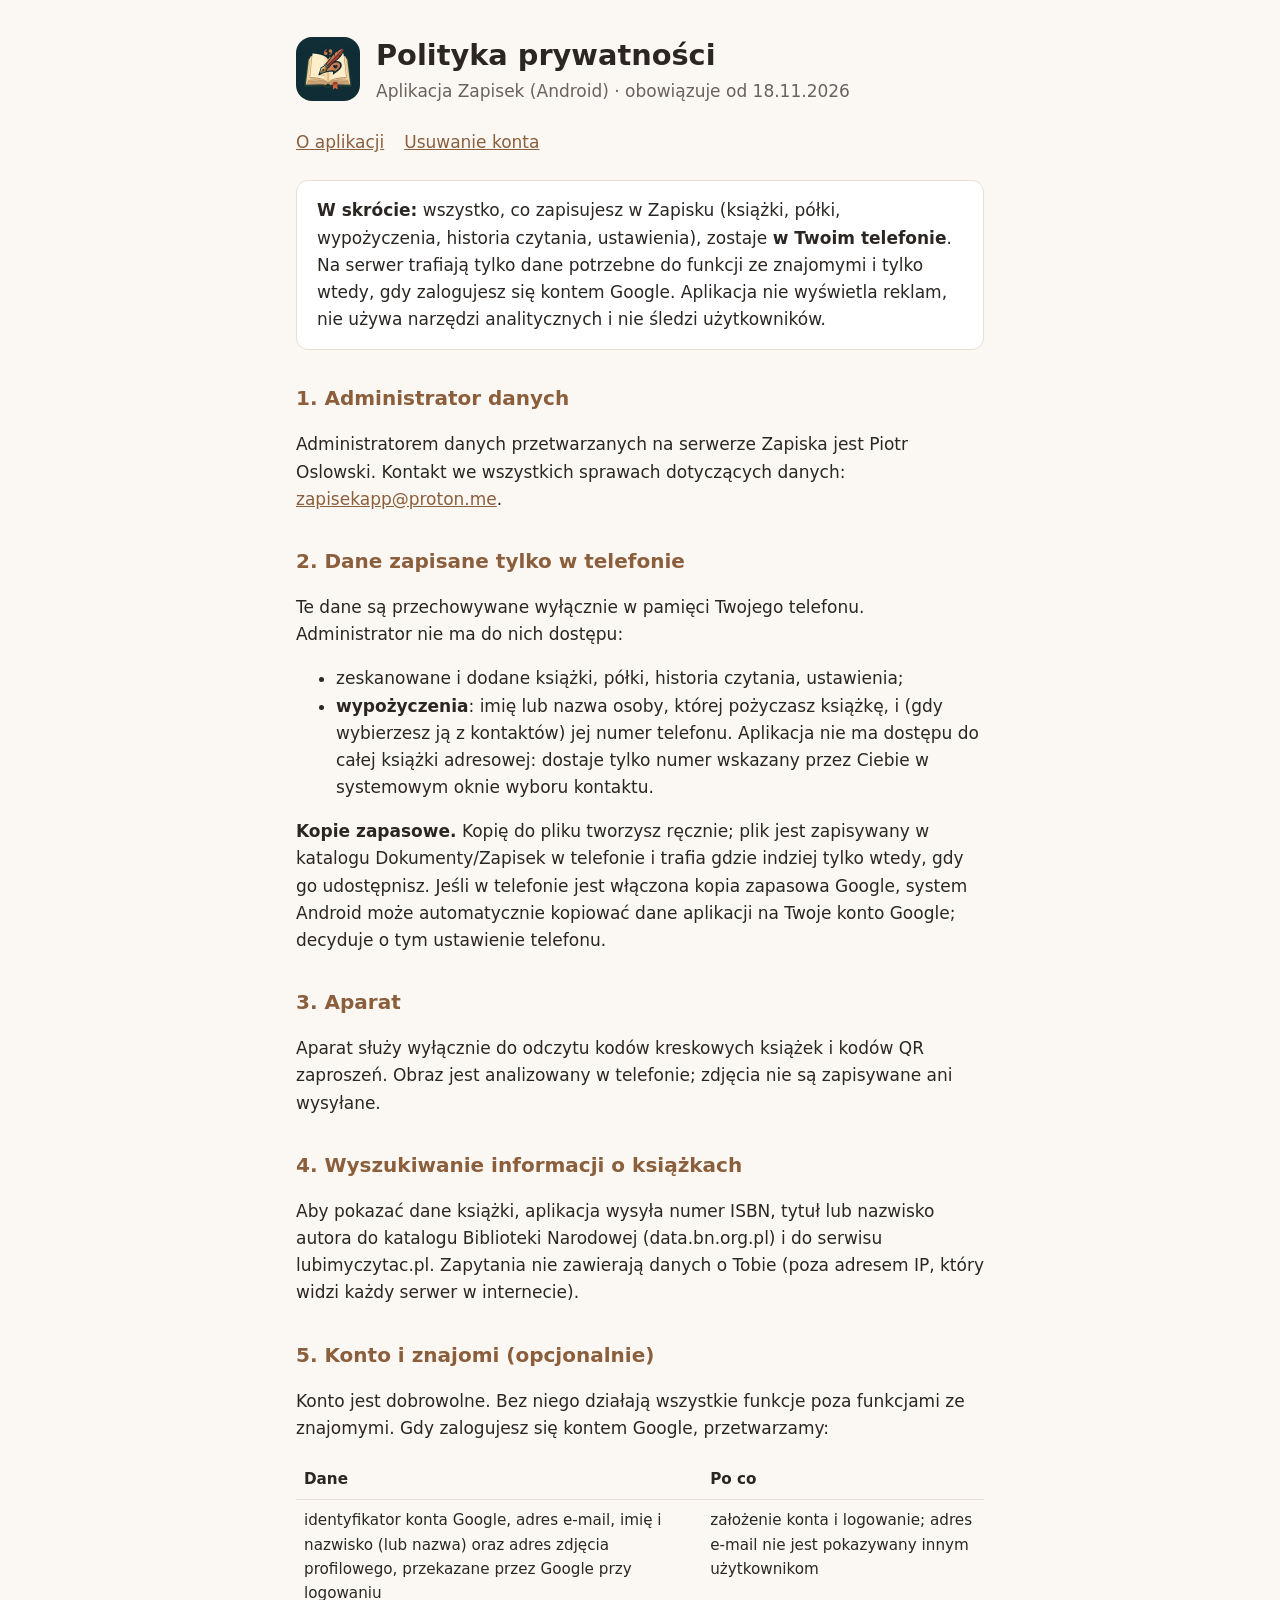
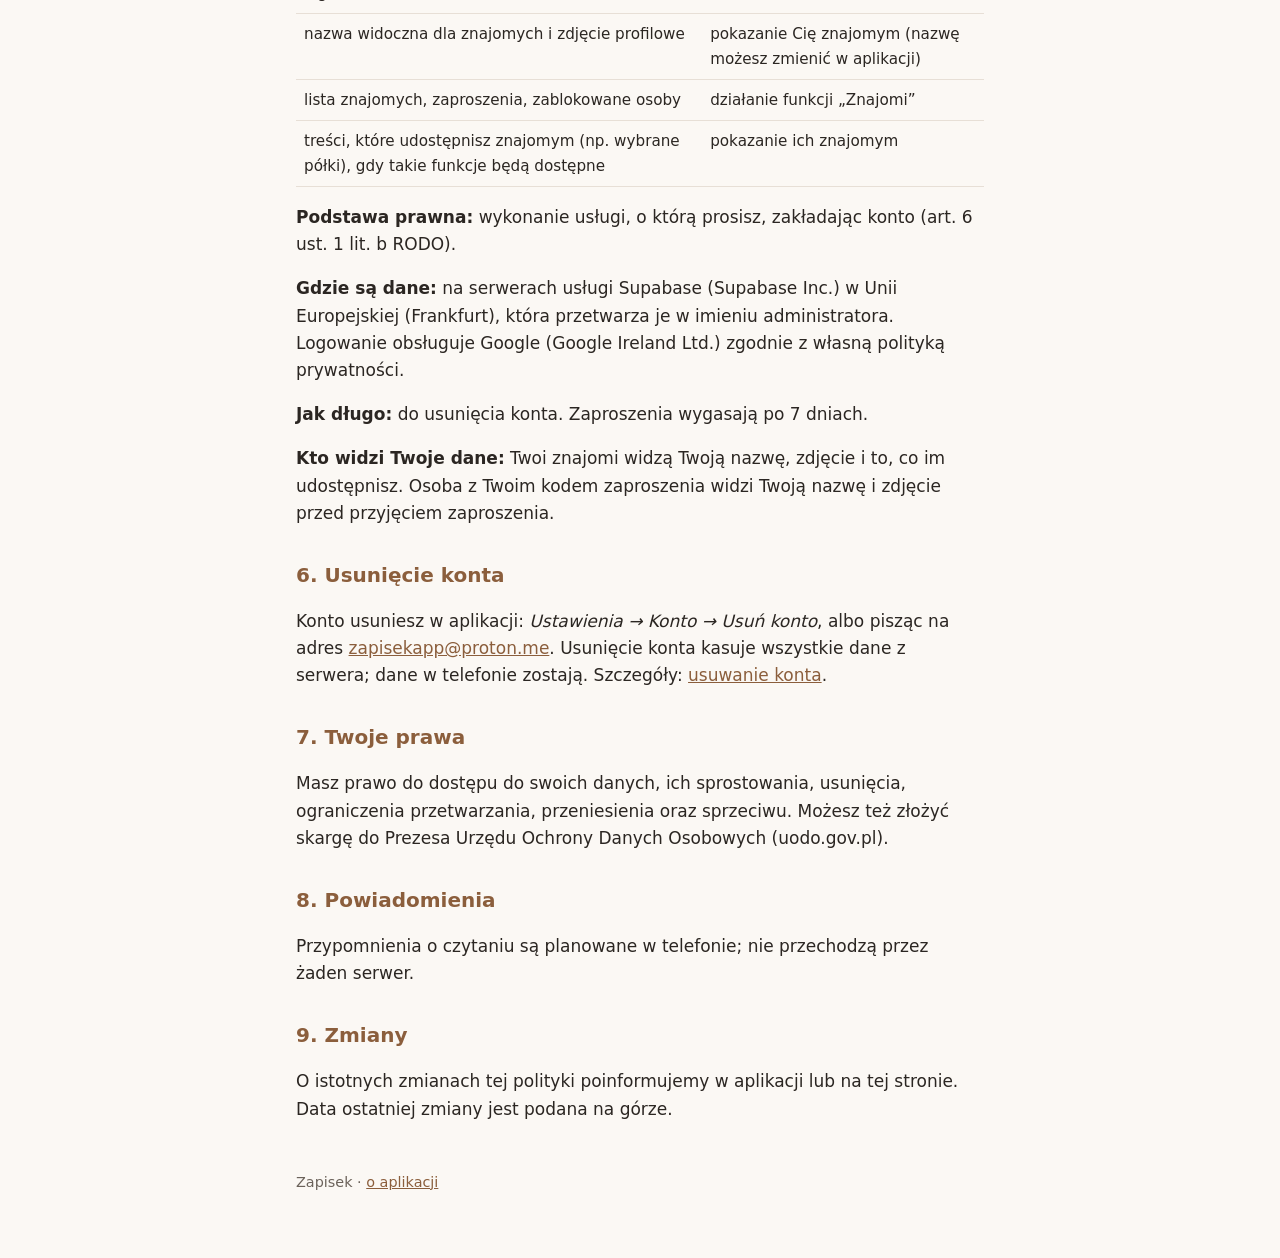
==== prywatnosc.html @ 92ee3f4d "Strona Zapiska: o aplikacji, polityka prywatności, usuwanie konta Co-Authored-By: Claude Opus 5.5 <n" ====
<!doctype html>
<html lang="pl">
<head>
  <meta charset="utf-8">
  <meta name="viewport" content="width=device-width, initial-scale=1">
  <title>Polityka prywatności – Zapisek</title>
  <link rel="icon" href="icon.png">
  <link rel="stylesheet" href="style.css">
</head>
<body>
<main>
  <header>
    <img src="icon.png" alt="">
    <div>
      <h1>Polityka prywatności</h1>
      <p>Aplikacja Zapisek (Android) · obowiązuje od 18.11.2026</p>
    </div>
  </header>

  <nav>
    <a href="index.html">O aplikacji</a>
    <a href="usun-konto.html">Usuwanie konta</a>
  </nav>

  <div class="card">
    <strong>W skrócie:</strong> wszystko, co zapisujesz w Zapisku (książki, półki, wypożyczenia,
    historia czytania, ustawienia), zostaje <strong>w Twoim telefonie</strong>. Na serwer trafiają
    tylko dane potrzebne do funkcji ze znajomymi i tylko wtedy, gdy zalogujesz się kontem Google.
    Aplikacja nie wyświetla reklam, nie używa narzędzi analitycznych i nie śledzi użytkowników.
  </div>

  <h2>1. Administrator danych</h2>
  <p>Administratorem danych przetwarzanych na serwerze Zapiska jest Piotr Oslowski.
    Kontakt we wszystkich sprawach dotyczących danych: <a href="mailto:zapisekapp@proton.me">zapisekapp@proton.me</a>.</p>

  <h2>2. Dane zapisane tylko w telefonie</h2>
  <p>Te dane są przechowywane wyłącznie w pamięci Twojego telefonu. Administrator nie ma do nich dostępu:</p>
  <ul>
    <li>zeskanowane i dodane książki, półki, historia czytania, ustawienia;</li>
    <li><strong>wypożyczenia</strong>: imię lub nazwa osoby, której pożyczasz książkę, i (gdy wybierzesz
      ją z kontaktów) jej numer telefonu. Aplikacja nie ma dostępu do całej książki adresowej:
      dostaje tylko numer wskazany przez Ciebie w systemowym oknie wyboru kontaktu.</li>
  </ul>
  <p><strong>Kopie zapasowe.</strong> Kopię do pliku tworzysz ręcznie; plik jest zapisywany w katalogu
    Dokumenty/Zapisek w telefonie i trafia gdzie indziej tylko wtedy, gdy go udostępnisz.
    Jeśli w telefonie jest włączona kopia zapasowa Google, system Android może automatycznie
    kopiować dane aplikacji na Twoje konto Google; decyduje o tym ustawienie telefonu.</p>

  <h2>3. Aparat</h2>
  <p>Aparat służy wyłącznie do odczytu kodów kreskowych książek i kodów QR zaproszeń.
    Obraz jest analizowany w telefonie; zdjęcia nie są zapisywane ani wysyłane.</p>

  <h2>4. Wyszukiwanie informacji o książkach</h2>
  <p>Aby pokazać dane książki, aplikacja wysyła numer ISBN, tytuł lub nazwisko autora do katalogu
    Biblioteki Narodowej (data.bn.org.pl) i do serwisu lubimyczytac.pl. Zapytania nie zawierają
    danych o Tobie (poza adresem IP, który widzi każdy serwer w internecie).</p>

  <h2>5. Konto i znajomi (opcjonalnie)</h2>
  <p>Konto jest dobrowolne. Bez niego działają wszystkie funkcje poza funkcjami ze znajomymi.
    Gdy zalogujesz się kontem Google, przetwarzamy:</p>
  <table>
    <tr><th>Dane</th><th>Po co</th></tr>
    <tr><td>identyfikator konta Google, adres e-mail, imię i nazwisko (lub nazwa) oraz adres
      zdjęcia profilowego, przekazane przez Google przy logowaniu</td>
      <td>założenie konta i logowanie; adres e-mail nie jest pokazywany innym użytkownikom</td></tr>
    <tr><td>nazwa widoczna dla znajomych i zdjęcie profilowe</td>
      <td>pokazanie Cię znajomym (nazwę możesz zmienić w aplikacji)</td></tr>
    <tr><td>lista znajomych, zaproszenia, zablokowane osoby</td>
      <td>działanie funkcji „Znajomi”</td></tr>
    <tr><td>treści, które udostępnisz znajomym (np. wybrane półki), gdy takie funkcje będą dostępne</td>
      <td>pokazanie ich znajomym</td></tr>
  </table>
  <p><strong>Podstawa prawna:</strong> wykonanie usługi, o którą prosisz, zakładając konto
    (art. 6 ust. 1 lit. b RODO).</p>
  <p><strong>Gdzie są dane:</strong> na serwerach usługi Supabase (Supabase Inc.) w Unii Europejskiej
    (Frankfurt), która przetwarza je w imieniu administratora. Logowanie obsługuje Google
    (Google Ireland Ltd.) zgodnie z własną polityką prywatności.</p>
  <p><strong>Jak długo:</strong> do usunięcia konta. Zaproszenia wygasają po 7 dniach.</p>
  <p><strong>Kto widzi Twoje dane:</strong> Twoi znajomi widzą Twoją nazwę, zdjęcie i to, co im
    udostępnisz. Osoba z Twoim kodem zaproszenia widzi Twoją nazwę i zdjęcie przed przyjęciem zaproszenia.</p>

  <h2>6. Usunięcie konta</h2>
  <p>Konto usuniesz w aplikacji: <em>Ustawienia → Konto → Usuń konto</em>, albo pisząc na adres
    <a href="mailto:zapisekapp@proton.me">zapisekapp@proton.me</a>. Usunięcie konta kasuje wszystkie dane z serwera;
    dane w telefonie zostają. Szczegóły: <a href="usun-konto.html">usuwanie konta</a>.</p>

  <h2>7. Twoje prawa</h2>
  <p>Masz prawo do dostępu do swoich danych, ich sprostowania, usunięcia, ograniczenia
    przetwarzania, przeniesienia oraz sprzeciwu. Możesz też złożyć skargę do Prezesa Urzędu
    Ochrony Danych Osobowych (uodo.gov.pl).</p>

  <h2>8. Powiadomienia</h2>
  <p>Przypomnienia o czytaniu są planowane w telefonie; nie przechodzą przez żaden serwer.</p>

  <h2>9. Zmiany</h2>
  <p>O istotnych zmianach tej polityki poinformujemy w aplikacji lub na tej stronie.
    Data ostatniej zmiany jest podana na górze.</p>

  <footer>Zapisek · <a href="index.html">o aplikacji</a></footer>
</main>
</body>
</html>
---- style.css ----
:root {
  --bg: #fbf8f4;
  --fg: #2b2622;
  --muted: #6b625a;
  --accent: #8b5e3c;
  --card: #ffffff;
  --line: #e7dfd6;
}
@media (prefers-color-scheme: dark) {
  :root {
    --bg: #16282b;
    --fg: #ece6df;
    --muted: #b3aaa1;
    --accent: #e0b48f;
    --card: #1e3337;
    --line: #2d4549;
  }
}
* { box-sizing: border-box; }
body {
  margin: 0;
  background: var(--bg);
  color: var(--fg);
  font: 17px/1.6 system-ui, -apple-system, "Segoe UI", Roboto, sans-serif;
}
main { max-width: 720px; margin: 0 auto; padding: 32px 16px 64px; }
header { display: flex; align-items: center; gap: 16px; margin-bottom: 24px; }
header img { width: 64px; height: 64px; border-radius: 16px; }
header h1 { margin: 0; font-size: 1.8rem; }
header p { margin: 0; color: var(--muted); }
h2 { margin-top: 2rem; font-size: 1.25rem; color: var(--accent); }
a { color: var(--accent); }
.card {
  background: var(--card);
  border: 1px solid var(--line);
  border-radius: 12px;
  padding: 16px 20px;
  margin: 16px 0;
}
.muted { color: var(--muted); font-size: 0.92rem; }
nav { display: flex; flex-wrap: wrap; gap: 8px 20px; margin: 8px 0 24px; }
table { border-collapse: collapse; width: 100%; font-size: 0.95rem; }
th, td { text-align: left; vertical-align: top; padding: 8px; border-bottom: 1px solid var(--line); }
footer { margin-top: 48px; color: var(--muted); font-size: 0.9rem; }
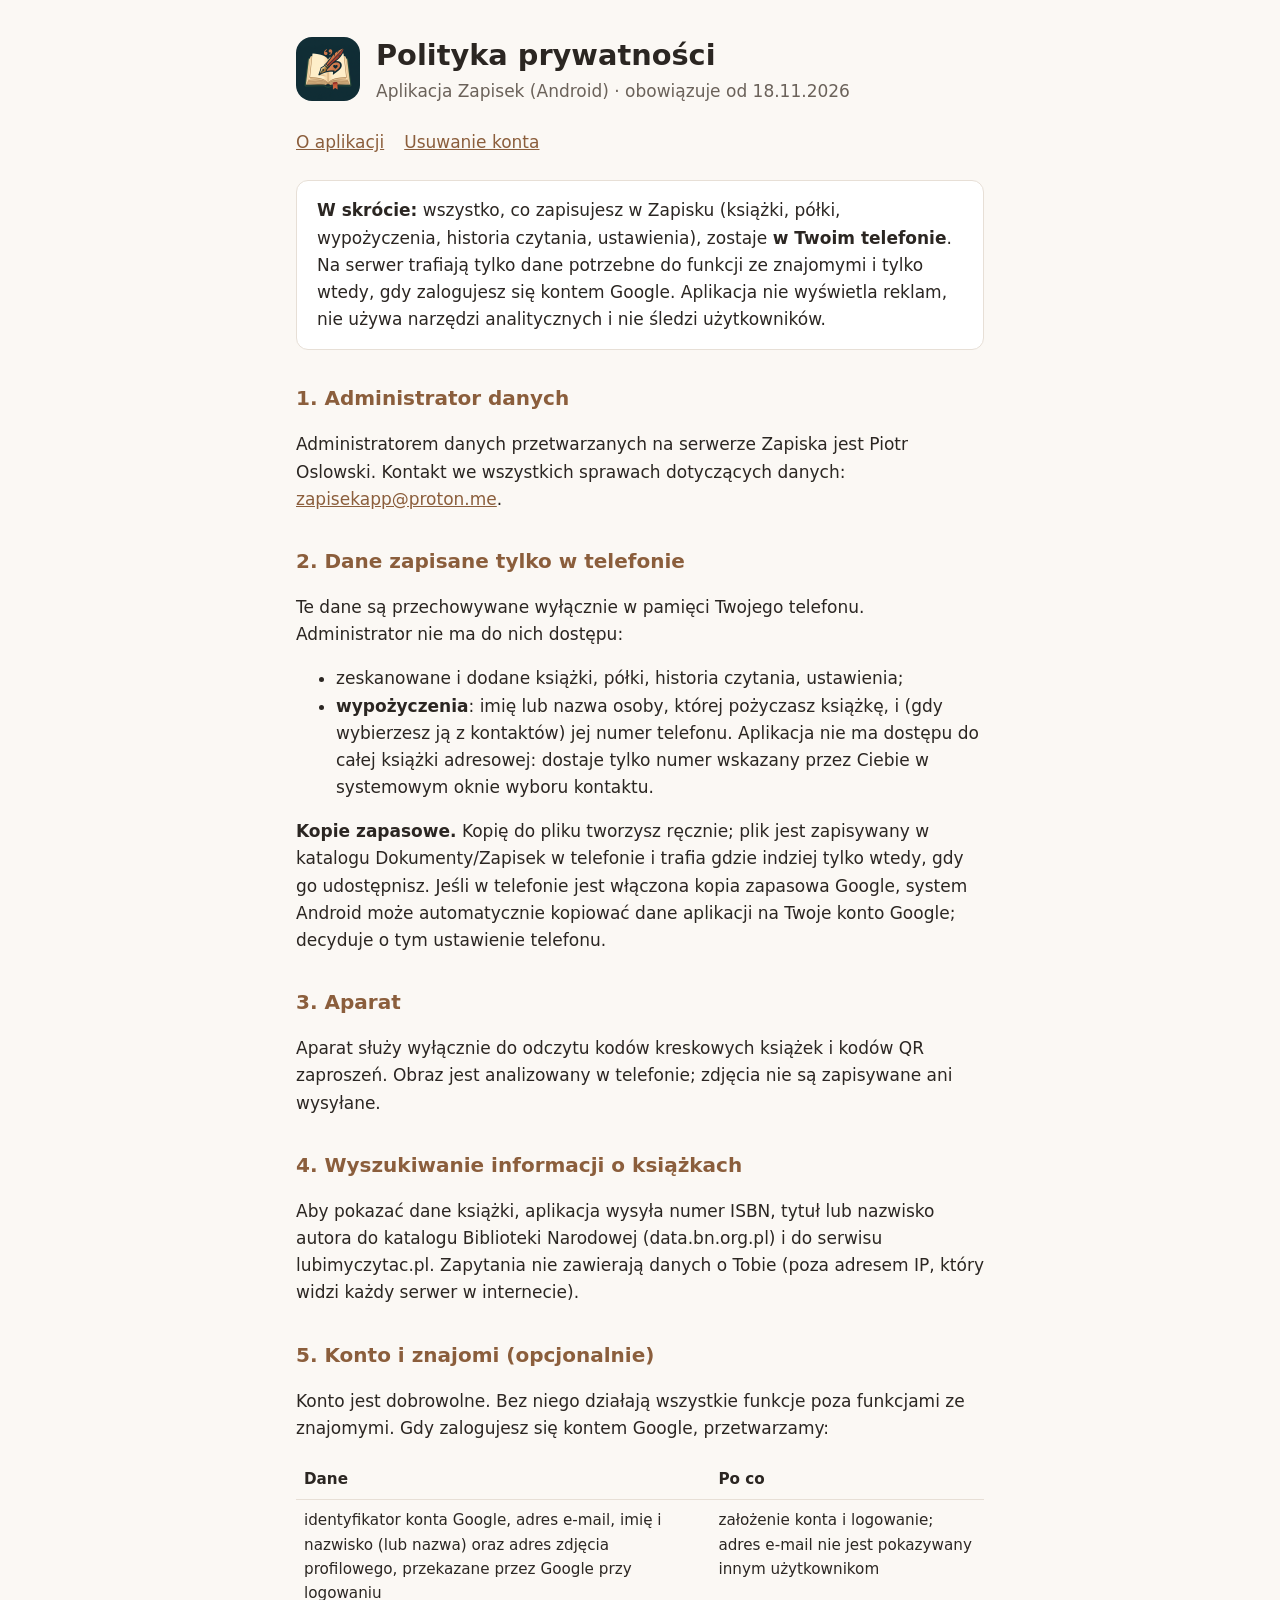
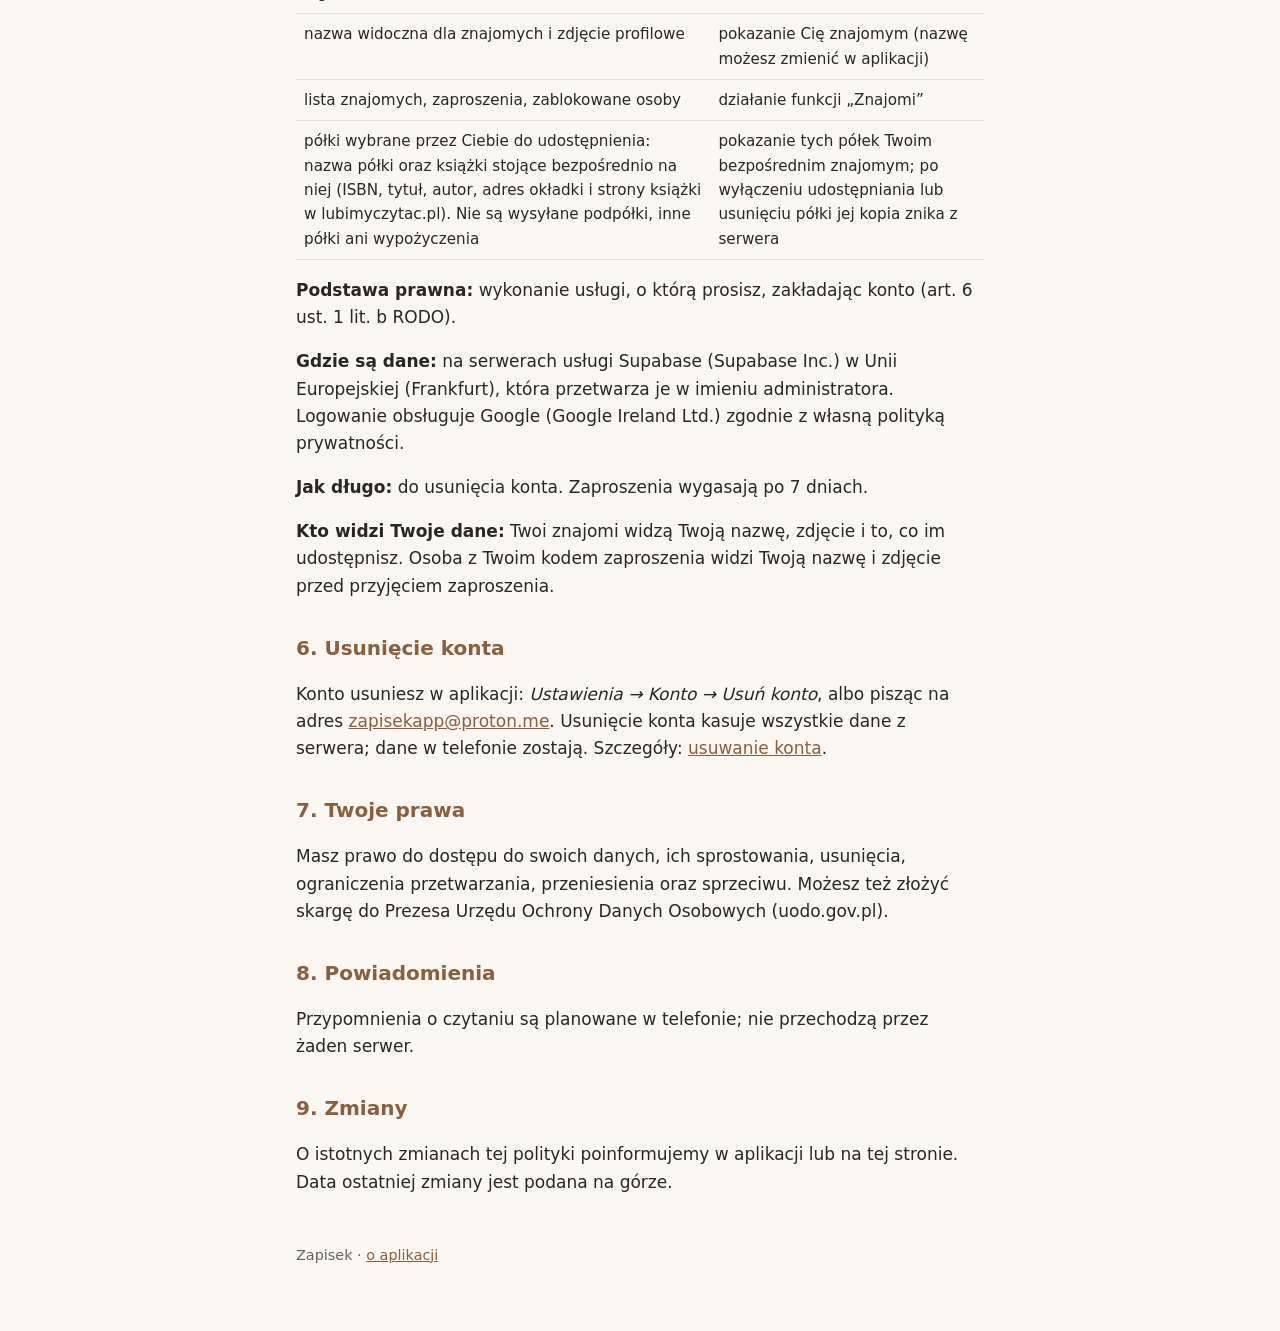
==== commit 4076f09c: "Polityka prywatności: udostępnianie półek znajomym Co-Authored-By: Claude Opus 5.5 <noreply@anthropi" ====
--- a/prywatnosc.html
+++ b/prywatnosc.html
@@ -67,8 +67,11 @@
       <td>pokazanie Cię znajomym (nazwę możesz zmienić w aplikacji)</td></tr>
     <tr><td>lista znajomych, zaproszenia, zablokowane osoby</td>
       <td>działanie funkcji „Znajomi”</td></tr>
-    <tr><td>treści, które udostępnisz znajomym (np. wybrane półki), gdy takie funkcje będą dostępne</td>
-      <td>pokazanie ich znajomym</td></tr>
+    <tr><td>półki wybrane przez Ciebie do udostępnienia: nazwa półki oraz książki stojące
+      bezpośrednio na niej (ISBN, tytuł, autor, adres okładki i strony książki w lubimyczytac.pl).
+      Nie są wysyłane podpółki, inne półki ani wypożyczenia</td>
+      <td>pokazanie tych półek Twoim bezpośrednim znajomym; po wyłączeniu udostępniania
+      lub usunięciu półki jej kopia znika z serwera</td></tr>
   </table>
   <p><strong>Podstawa prawna:</strong> wykonanie usługi, o którą prosisz, zakładając konto
     (art. 6 ust. 1 lit. b RODO).</p>
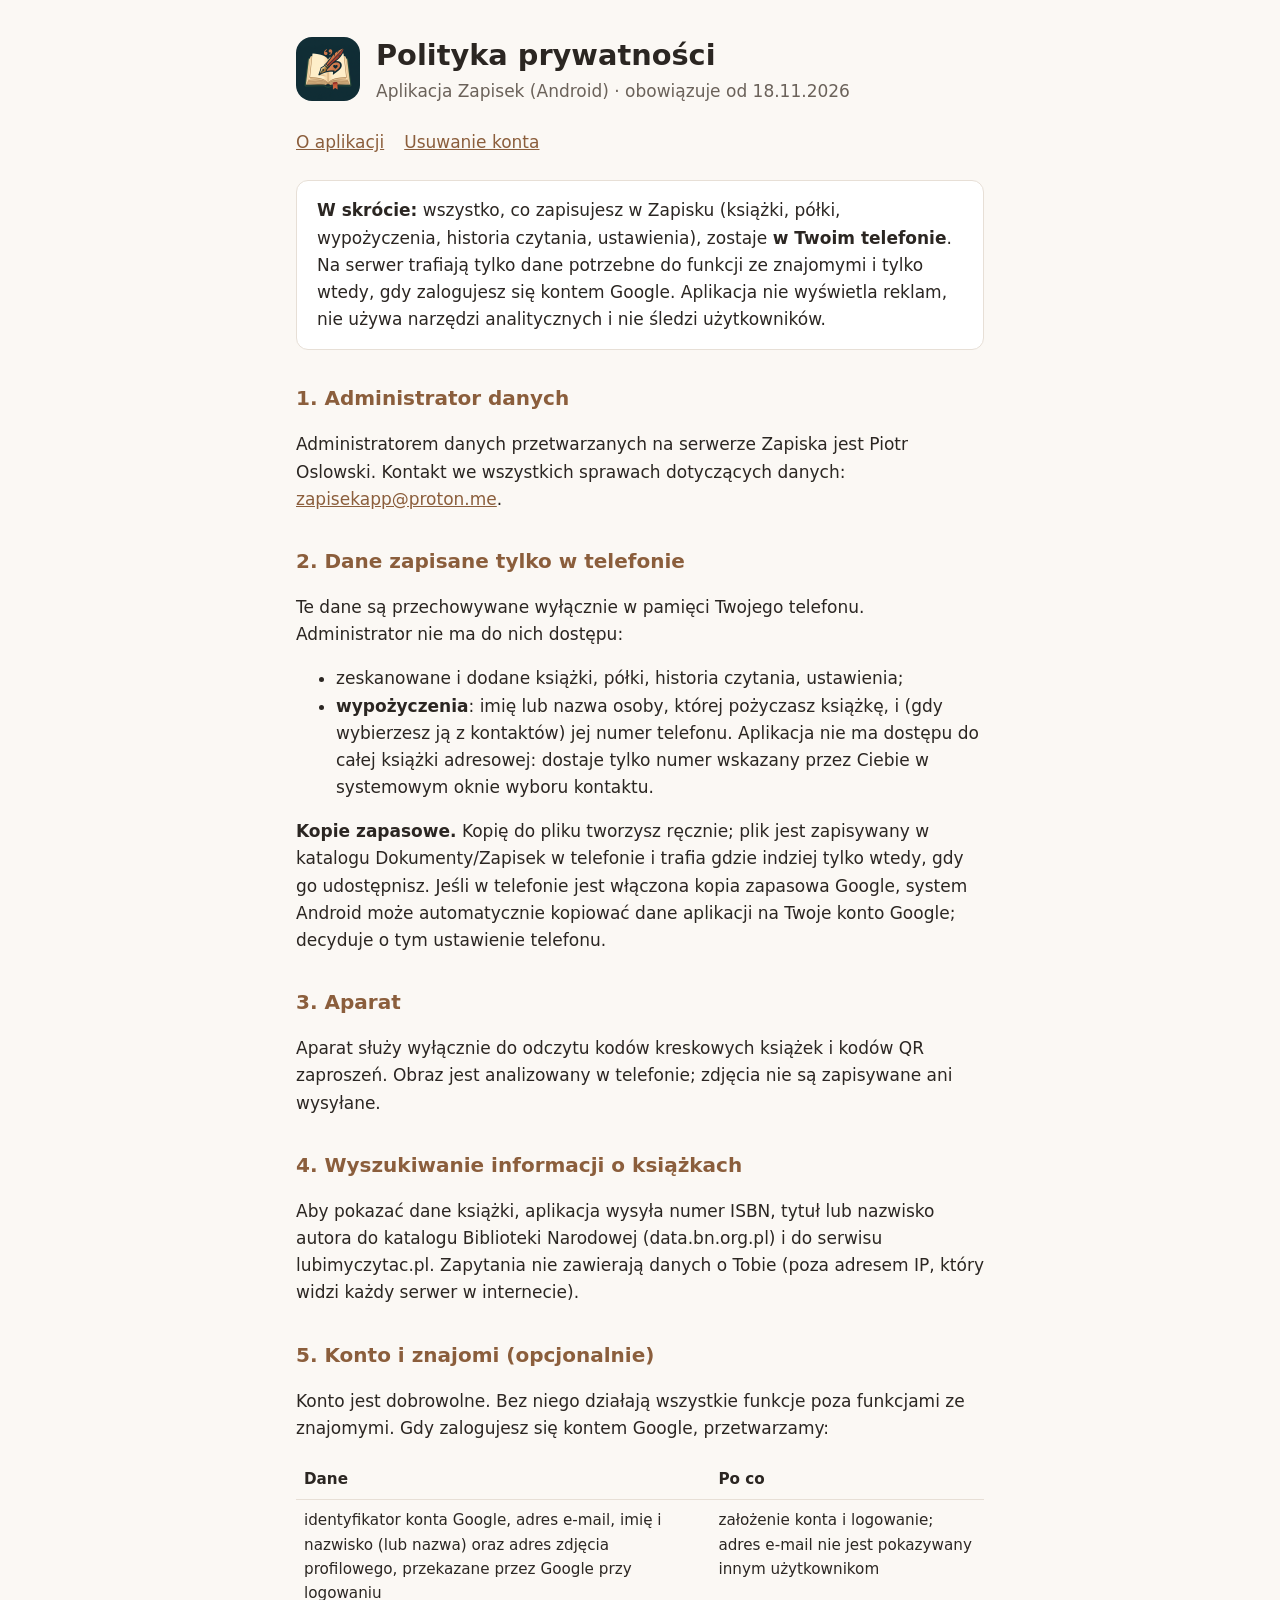
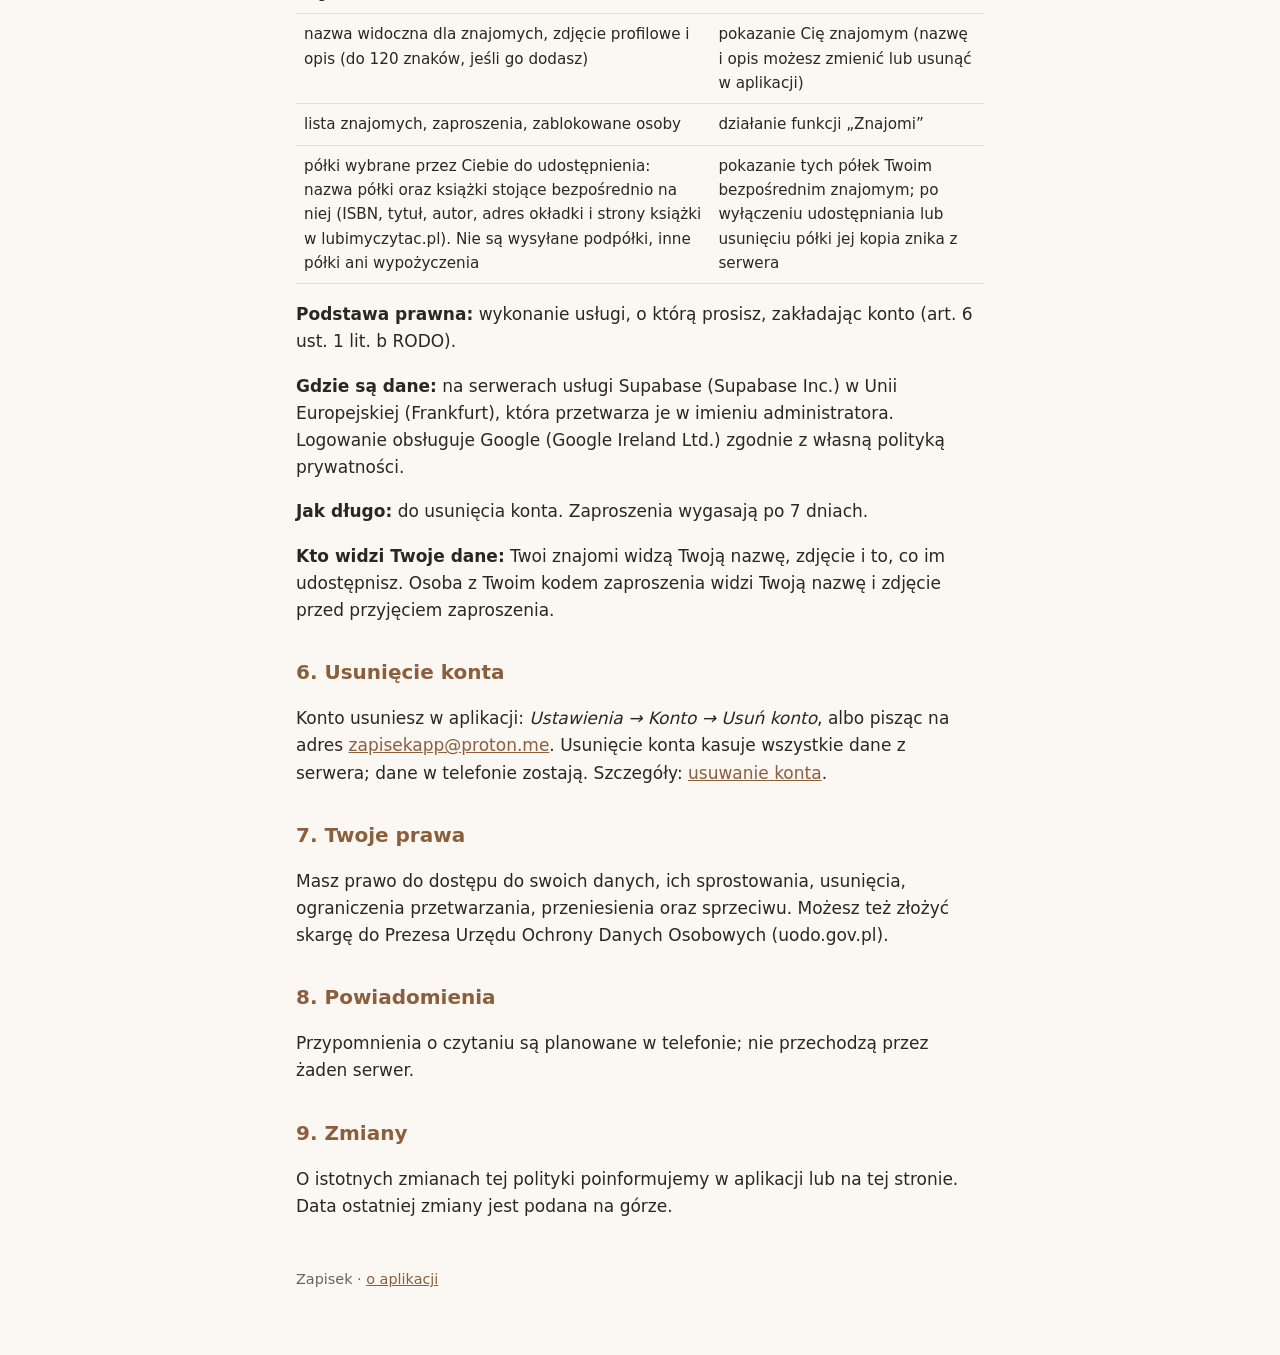
==== commit be787dcb: "Polityka prywatności: opis widoczny dla znajomych Co-Authored-By: Claude Opus 5.5 <noreply@anthropic" ====
--- a/prywatnosc.html
+++ b/prywatnosc.html
@@ -63,8 +63,9 @@
     <tr><td>identyfikator konta Google, adres e-mail, imię i nazwisko (lub nazwa) oraz adres
       zdjęcia profilowego, przekazane przez Google przy logowaniu</td>
       <td>założenie konta i logowanie; adres e-mail nie jest pokazywany innym użytkownikom</td></tr>
-    <tr><td>nazwa widoczna dla znajomych i zdjęcie profilowe</td>
-      <td>pokazanie Cię znajomym (nazwę możesz zmienić w aplikacji)</td></tr>
+    <tr><td>nazwa widoczna dla znajomych, zdjęcie profilowe i opis (do 120 znaków,
+      jeśli go dodasz)</td>
+      <td>pokazanie Cię znajomym (nazwę i opis możesz zmienić lub usunąć w aplikacji)</td></tr>
     <tr><td>lista znajomych, zaproszenia, zablokowane osoby</td>
       <td>działanie funkcji „Znajomi”</td></tr>
     <tr><td>półki wybrane przez Ciebie do udostępnienia: nazwa półki oraz książki stojące
